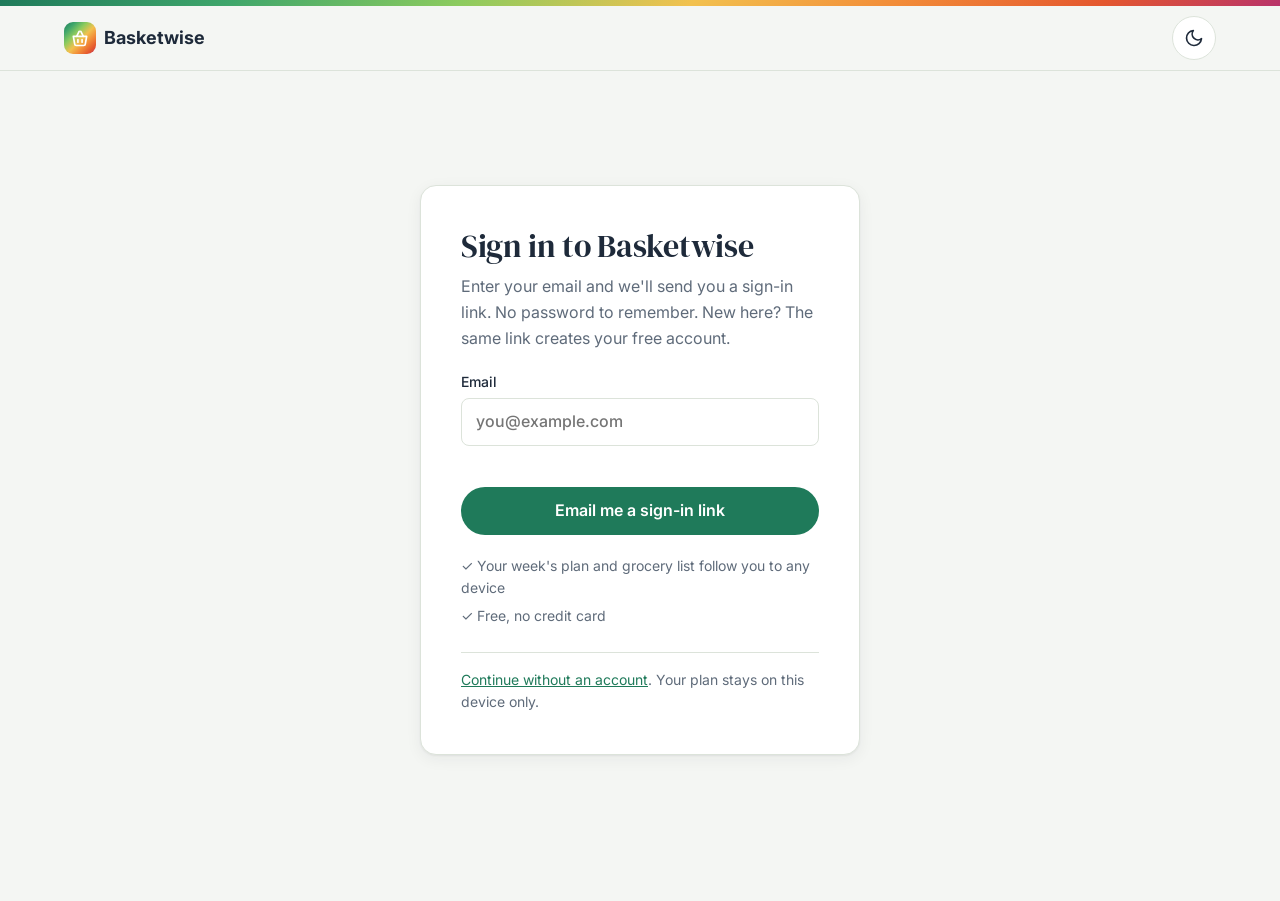
==== login.html @ d666586e "Add email sign-in with Supabase and save plans to accounts Passwordless magic-link login on a new si" ====
<!doctype html>
<html lang="en">
<head>
  <meta charset="utf-8">
  <meta name="viewport" content="width=device-width, initial-scale=1, viewport-fit=cover">
  <title>Sign In · Basketwise</title>
  <meta name="description" content="Sign in to Basketwise with your email. No password needed.">
  <meta name="theme-color" content="#1F7A5A">
  <link rel="icon" href="img/favicon.svg" type="image/svg+xml">
  <link rel="preconnect" href="https://fonts.googleapis.com">
  <link rel="preconnect" href="https://fonts.gstatic.com" crossorigin>
  <link href="https://fonts.googleapis.com/css2?family=DM+Serif+Display&family=Inter:wght@400;500;600;700&display=swap" rel="stylesheet">
  <script src="js/theme.js"></script>
  <link rel="stylesheet" href="css/styles.css">
  <link rel="stylesheet" href="css/auth.css">
</head>
<body class="login-page">
  <div class="gradient-bar" aria-hidden="true"></div>
  <header class="site-header">
    <div class="container bar">
      <a class="brand" href="index.html" aria-label="Basketwise home">
        <span class="brand-mark" aria-hidden="true"><svg viewBox="0 0 24 24" fill="none" stroke="#fff" stroke-width="2" stroke-linecap="round" stroke-linejoin="round"><path d="M4 10h16l-1.6 9.1a2 2 0 0 1-2 1.9H7.6a2 2 0 0 1-2-1.9L4 10Z"/><path d="m8 10 3-6M16 10l-3-6"/><path d="M9.5 14v3M14.5 14v3"/></svg></span>
        Basketwise
      </a>
      <div class="header-actions">
        <button class="icon-btn theme-toggle" type="button" data-theme-toggle aria-label="Toggle dark mode">
          <svg class="moon" viewBox="0 0 24 24" fill="none" stroke="currentColor" stroke-width="2" stroke-linecap="round" stroke-linejoin="round" aria-hidden="true"><path d="M21 12.8A9 9 0 1 1 11.2 3a7 7 0 0 0 9.8 9.8Z"/></svg>
          <svg class="sun" viewBox="0 0 24 24" fill="none" stroke="currentColor" stroke-width="2" stroke-linecap="round" aria-hidden="true"><circle cx="12" cy="12" r="4"/><path d="M12 2v2M12 20v2M4.9 4.9l1.4 1.4M17.7 17.7l1.4 1.4M2 12h2M20 12h2M4.9 19.1l1.4-1.4M17.7 6.3l1.4-1.4"/></svg>
        </button>
      </div>
    </div>
  </header>

  <main class="login-wrap">
    <div class="card login-card">
      <!-- Step 1: ask for email -->
      <section id="stepEmail">
        <h1>Sign in to Basketwise</h1>
        <p class="muted">Enter your email and we'll send you a sign-in link. No password to remember. New here? The same link creates your free account.</p>
        <form id="loginForm" novalidate>
          <label class="input">
            <span>Email</span>
            <input type="email" id="email" name="email" required autocomplete="email" inputmode="email" placeholder="you@example.com" aria-describedby="emailError">
          </label>
          <p class="form-error" id="emailError" role="alert"></p>
          <button class="btn btn-primary btn-block" type="submit" id="sendBtn">Email me a sign-in link</button>
        </form>
        <ul class="perks small">
          <li>✓ Your week's plan and grocery list follow you to any device</li>
          <li>✓ Free, no credit card</li>
        </ul>
      </section>

      <!-- Step 2: check your inbox -->
      <section id="stepSent" hidden>
        <div class="sent-icon" aria-hidden="true">✉️</div>
        <h1>Check your email</h1>
        <p class="muted">We sent a sign-in link to <strong id="sentTo"></strong>. Open it on this device and you'll land in your planner, signed in.</p>
        <p class="small muted">Can't find it? Check spam or promotions. The link works once and expires after an hour.</p>
        <div class="sent-actions">
          <button class="btn btn-ghost" type="button" id="resendBtn">Resend link</button>
          <button class="btn btn-ghost" type="button" id="changeEmail">Use a different email</button>
        </div>
        <p class="form-error" id="resendMsg" role="status"></p>
      </section>

      <!-- Already signed in -->
      <section id="stepSignedIn" hidden>
        <div class="sent-icon" aria-hidden="true">✓</div>
        <h1>You're signed in</h1>
        <p class="muted">Signed in as <strong id="signedInAs"></strong>.</p>
        <div class="sent-actions">
          <a class="btn btn-primary" href="plan.html">Open my planner</a>
          <button class="btn btn-ghost" type="button" data-signout>Sign out</button>
        </div>
      </section>

      <p class="small muted back"><a href="plan.html">Continue without an account</a>. Your plan stays on this device only.</p>
    </div>
  </main>

  <script src="js/vendor/supabase.js"></script>
  <script src="js/config.js"></script>
  <script src="js/auth.js"></script>
  <script src="js/login.js"></script>
</body>
</html>
---- css/styles.css ----
/* Basketwise design tokens + shared styles (landing page and planner). */

:root {
  --garden: #1F7A5A;
  --leaf: #3FA66B;
  --lime: #8CCB5E;
  --gold: #F2C14E;
  --citrus: #F28C38;
  --tomato: #E4572E;
  --berry: #B8336A;
  --gradient: linear-gradient(135deg, #1F7A5A 0%, #3FA66B 18%, #8CCB5E 36%, #F2C14E 54%, #F28C38 70%, #E4572E 86%, #B8336A 100%);

  --bg: #F4F6F3;
  --surface: #FFFFFF;
  --surface-2: #EDF1EC;
  --border: #DCE3DA;
  --text: #1E2A3A;
  --muted: #5F6B7A;
  --primary: #1F7A5A;
  --primary-hover: #196549;
  --on-primary: #FFFFFF;
  --primary-soft: #E3F1E8;
  --accent-soft: #FDF3DA;

  --success: #2E9E5B;
  --warning: #9A6F00;
  --warning-soft: #FDF3D6;
  --error: #D23B3B;
  --info: #2F7FD1;
  --info-soft: #E6F0FB;

  --shadow: 0 1px 2px rgba(30, 42, 58, .06), 0 4px 16px rgba(30, 42, 58, .06);
  --shadow-lg: 0 8px 30px rgba(30, 42, 58, .12);
  --radius: 1rem;
  --radius-sm: .5rem;

  --font: "Inter", system-ui, -apple-system, "Segoe UI", sans-serif;
  --serif: "DM Serif Display", Georgia, serif;
  color-scheme: light;
}

@media (prefers-color-scheme: dark) {
  :root:not([data-theme="light"]) {
    --bg: #0B0F14;
    --surface: #141B24;
    --surface-2: #1B2430;
    --border: #2A3542;
    --text: #E8EDF2;
    --muted: #A3AFBD;
    --primary: #4FBF85;
    --primary-hover: #66CC96;
    --on-primary: #0B0F14;
    --primary-soft: #16302A;
    --accent-soft: #2E2714;
    --success: #4FBF85;
    --warning: #F2C14E;
    --warning-soft: #2E2714;
    --error: #F07070;
    --info: #6AAEF0;
    --info-soft: #152538;
    --shadow: 0 1px 2px rgba(0, 0, 0, .4), 0 4px 16px rgba(0, 0, 0, .3);
    --shadow-lg: 0 8px 30px rgba(0, 0, 0, .5);
    color-scheme: dark;
  }
}
:root[data-theme="dark"] {
  --bg: #0B0F14;
  --surface: #141B24;
  --surface-2: #1B2430;
  --border: #2A3542;
  --text: #E8EDF2;
  --muted: #A3AFBD;
  --primary: #4FBF85;
  --primary-hover: #66CC96;
  --on-primary: #0B0F14;
  --primary-soft: #16302A;
  --accent-soft: #2E2714;
  --success: #4FBF85;
  --warning: #F2C14E;
  --warning-soft: #2E2714;
  --error: #F07070;
  --info: #6AAEF0;
  --info-soft: #152538;
  --shadow: 0 1px 2px rgba(0, 0, 0, .4), 0 4px 16px rgba(0, 0, 0, .3);
  --shadow-lg: 0 8px 30px rgba(0, 0, 0, .5);
  color-scheme: dark;
}

*, *::before, *::after { box-sizing: border-box; }
html { -webkit-text-size-adjust: 100%; scroll-behavior: smooth; }
body {
  margin: 0;
  background: var(--bg);
  color: var(--text);
  font-family: var(--font);
  font-size: 1rem;
  line-height: 1.6;
  transition: background-color .2s, color .2s;
}
img, svg { display: block; max-width: 100%; }
a { color: var(--primary); }
h1, h2, h3, h4, h5, h6 { margin: 0 0 .5rem; line-height: 1.25; }
h1, h2, .display { font-family: var(--serif); font-weight: 400; letter-spacing: -.01em; }
h3, h4, h5, h6 { font-weight: 600; }
p { margin: 0 0 1rem; }
button, input, select, textarea { font: inherit; color: inherit; }
:focus-visible { outline: 2px solid var(--primary); outline-offset: 2px; border-radius: 4px; }
.sr-only { position: absolute; width: 1px; height: 1px; padding: 0; margin: -1px; overflow: hidden; clip: rect(0 0 0 0); white-space: nowrap; border: 0; }
.num, .price { font-variant-numeric: tabular-nums; }
.muted { color: var(--muted); }
.small { font-size: .875rem; }
.xsmall { font-size: .75rem; }
.container { width: 100%; max-width: 1200px; margin: 0 auto; padding: 0 16px; }
@media (min-width: 768px) { .container { padding: 0 24px; } }

.skip-link { position: absolute; left: -999px; top: 8px; background: var(--surface); padding: .5rem 1rem; border-radius: var(--radius-sm); z-index: 100; }
.skip-link:focus { left: 8px; }

/* Buttons */
.btn {
  display: inline-flex; align-items: center; justify-content: center; gap: .5rem;
  min-height: 44px; padding: .625rem 1.25rem;
  border-radius: 999px; border: 1px solid transparent;
  font-weight: 600; text-decoration: none; cursor: pointer;
  transition: transform .15s, box-shadow .15s, background-color .15s, border-color .15s;
  white-space: nowrap;
}
.btn:active { transform: scale(.98); }
.btn-primary { background: var(--primary); color: var(--on-primary); }
.btn-primary:hover { background: var(--primary-hover); transform: translateY(-2px); box-shadow: var(--shadow-lg); }
.btn-ghost { background: transparent; border-color: var(--border); color: var(--text); }
.btn-ghost:hover { border-color: var(--primary); color: var(--primary); }
.btn-sm { min-height: 36px; padding: .375rem .875rem; font-size: .875rem; font-weight: 500; }
.btn[disabled] { opacity: .5; cursor: not-allowed; transform: none; box-shadow: none; }
.icon-btn {
  display: inline-grid; place-items: center; width: 44px; height: 44px;
  border-radius: 999px; border: 1px solid var(--border); background: var(--surface);
  cursor: pointer; color: var(--text);
}
.icon-btn:hover { border-color: var(--primary); color: var(--primary); }
.icon-btn svg { width: 20px; height: 20px; }

/* Header */
.site-header {
  position: sticky; top: 0; z-index: 40;
  background: color-mix(in srgb, var(--bg) 88%, transparent);
  backdrop-filter: saturate(1.4) blur(10px);
  -webkit-backdrop-filter: saturate(1.4) blur(10px);
  border-bottom: 1px solid var(--border);
}
.site-header .bar { display: flex; align-items: center; gap: 1rem; height: 64px; }
.brand { display: inline-flex; align-items: center; gap: .5rem; font-weight: 700; font-size: 1.125rem; color: var(--text); text-decoration: none; }
.brand-mark { width: 32px; height: 32px; border-radius: 9px; background: var(--gradient); display: grid; place-items: center; }
.brand-mark svg { width: 20px; height: 20px; }
.nav-links { display: none; gap: 1.5rem; margin-left: 1.5rem; }
.nav-links a { color: var(--muted); text-decoration: none; font-weight: 500; }
.nav-links a:hover, .nav-links a[aria-current="page"] { color: var(--text); }
.header-actions { margin-left: auto; display: flex; gap: .5rem; align-items: center; }
@media (min-width: 900px) { .nav-links { display: flex; } }

.theme-toggle .sun { display: none; }
[data-theme-active="dark"] .theme-toggle .sun { display: block; }
[data-theme-active="dark"] .theme-toggle .moon { display: none; }

/* Cards, badges, chips */
.card { background: var(--surface); border: 1px solid var(--border); border-radius: var(--radius); box-shadow: var(--shadow); }
.badge {
  display: inline-flex; align-items: center; gap: .25rem;
  padding: .125rem .5rem; border-radius: 999px;
  font-size: .75rem; font-weight: 600; line-height: 1.5;
  background: var(--surface-2); color: var(--muted);
}
.badge-green { background: var(--primary-soft); color: var(--primary); }
.badge-gold { background: var(--accent-soft); color: var(--warning); }
.badge-info { background: var(--info-soft); color: var(--info); }
.chip {
  display: inline-flex; align-items: center; min-height: 36px; padding: .25rem .875rem;
  border-radius: 999px; border: 1px solid var(--border); background: var(--surface);
  font-size: .875rem; font-weight: 500; cursor: pointer; color: var(--text);
}
.chip[aria-pressed="true"] { background: var(--primary); border-color: var(--primary); color: var(--on-primary); }

.gradient-bar { height: 6px; background: var(--gradient); }

@media (prefers-reduced-motion: reduce) {
  *, *::before, *::after { animation-duration: .01ms !important; animation-iteration-count: 1 !important; transition-duration: .01ms !important; scroll-behavior: auto !important; }
}
---- css/auth.css ----
/* Sign-in page and header account menu (loaded on every page). */

.account { position: relative; }
.account-btn {
  display: grid; place-items: center; width: 44px; height: 44px; border-radius: 999px;
  border: 0; background: var(--gradient); color: #fff; font-weight: 700; cursor: pointer;
}
.account-btn:hover { box-shadow: var(--shadow-lg); }
.account-menu {
  position: absolute; right: 0; top: calc(100% + 8px); z-index: 50;
  width: 240px; padding: 1rem; display: grid; gap: .5rem; box-shadow: var(--shadow-lg);
}
.account-menu[hidden] { display: none; }
.account-menu p { margin: 0; }
.account-email { font-weight: 600; overflow-wrap: anywhere; margin-bottom: .25rem !important; }
.account-signin { white-space: nowrap; }

.sync-status { margin: 0; font-size: .8125rem; color: var(--muted); grid-column: 1 / -1; }
.sync-status a { font-weight: 600; }
.sync-status .ok { color: var(--success); font-weight: 600; }
.sync-status .err { color: var(--error); font-weight: 600; }

/* Sign-in page */
.login-wrap { min-height: calc(100vh - 70px); display: grid; place-items: center; padding: 2rem 16px 4rem; }
.login-card { width: 100%; max-width: 440px; padding: 2rem 1.5rem; }
@media (min-width: 640px) { .login-card { padding: 2.5rem; } }
.login-card h1 { font-size: 2rem; }
.login-card form { display: grid; gap: .75rem; margin-top: 1.25rem; }
.input { display: grid; gap: .25rem; font-size: .875rem; font-weight: 500; }
.input input {
  min-height: 48px; padding: .5rem .875rem; border-radius: var(--radius-sm);
  border: 1px solid var(--border); background: var(--surface); font-size: 1rem;
  transition: box-shadow .2s, border-color .2s;
}
.input input:focus { outline: none; border-color: var(--primary); box-shadow: 0 0 0 2px var(--primary); }
.form-error { margin: 0; min-height: 1.25em; font-size: .875rem; color: var(--error); }
#resendMsg { color: var(--muted); margin-top: .75rem; }
.btn-block { width: 100%; }
.perks { list-style: none; padding: 0; margin: 1.25rem 0 0; display: grid; gap: .375rem; color: var(--muted); }
.sent-icon { display: grid; place-items: center; width: 56px; height: 56px; margin-bottom: 1rem; border-radius: 999px; background: var(--primary-soft); color: var(--success); font-size: 1.6rem; font-weight: 700; }
.sent-actions { display: flex; flex-wrap: wrap; gap: .5rem; margin-top: 1rem; }
.login-card h1:focus { outline: none; }
.back { margin: 1.5rem 0 0; padding-top: 1rem; border-top: 1px solid var(--border); }
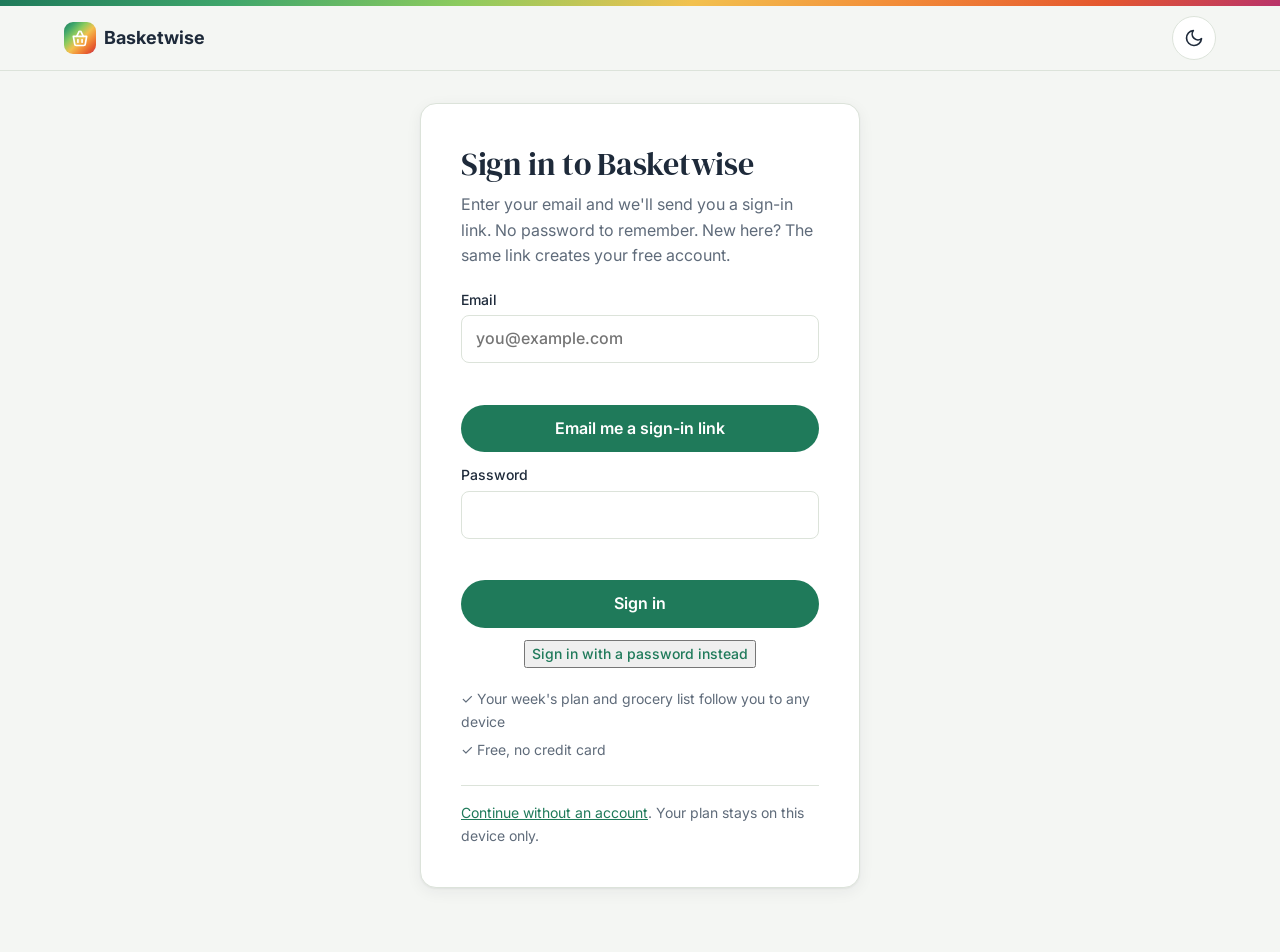
==== commit ac713afa: "Add admin, employee and customer roles with an admin console Roles live in user_roles (new accounts " ====
--- a/login.html
+++ b/login.html
@@ -45,6 +45,15 @@
           <p class="form-error" id="emailError" role="alert"></p>
           <button class="btn btn-primary btn-block" type="submit" id="sendBtn">Email me a sign-in link</button>
         </form>
+        <form id="passwordForm" novalidate hidden>
+          <label class="input">
+            <span>Password</span>
+            <input type="password" id="password" name="password" autocomplete="current-password" aria-describedby="passwordError">
+          </label>
+          <p class="form-error" id="passwordError" role="alert"></p>
+          <button class="btn btn-primary btn-block" type="submit" id="passwordBtn">Sign in</button>
+        </form>
+        <p class="small mode-switch"><button type="button" class="linklike" id="modeSwitch">Sign in with a password instead</button></p>
         <ul class="perks small">
           <li>✓ Your week's plan and grocery list follow you to any device</li>
           <li>✓ Free, no credit card</li>
--- a/css/auth.css
+++ b/css/auth.css
@@ -12,7 +12,9 @@
 }
 .account-menu[hidden] { display: none; }
 .account-menu p { margin: 0; }
+.account-name { font-weight: 700; font-size: 1.0625rem; overflow-wrap: anywhere; }
 .account-email { font-weight: 600; overflow-wrap: anywhere; margin-bottom: .25rem !important; }
+.account-email.xsmall { font-weight: 400; }
 .account-signin { white-space: nowrap; }
 
 .sync-status { margin: 0; font-size: .8125rem; color: var(--muted); grid-column: 1 / -1; }
@@ -41,3 +43,61 @@
 .sent-actions { display: flex; flex-wrap: wrap; gap: .5rem; margin-top: 1rem; }
 .login-card h1:focus { outline: none; }
 .back { margin: 1.5rem 0 0; padding-top: 1rem; border-top: 1px solid var(--border); }
+
+/* Profile page */
+.profile-wrap { width: 100%; max-width: 720px; margin: 0 auto; padding: 2rem 16px 4rem; }
+.profile-loading { text-align: center; padding: 4rem 0; }
+.profile-card { padding: 1.5rem; display: grid; gap: 1.5rem; }
+@media (min-width: 640px) { .profile-card { padding: 2.25rem; } }
+.profile-head { display: flex; gap: 1rem; align-items: flex-start; }
+.profile-head h1 { font-size: 2rem; margin: .125rem 0 .5rem; }
+.profile-head p { margin: 0; }
+.profile-avatar {
+  flex: none; display: grid; place-items: center; width: 64px; height: 64px; border-radius: 999px;
+  background: var(--gradient); color: #fff; font-size: 1.75rem; font-weight: 700;
+}
+.pf-section { border: 0; border-top: 1px solid var(--border); margin: 0; padding: 1.25rem 0 0; display: grid; gap: .875rem; min-width: 0; }
+.pf-section legend { padding: 0; margin-bottom: .25rem; float: left; width: 100%; font-weight: 700; font-size: 1.0625rem; }
+.pf-section legend + * { clear: both; }
+.pf-section > p { margin: 0; }
+.req { color: var(--error); }
+.readonly { margin: 0; padding: .625rem .875rem; border-radius: var(--radius-sm); background: var(--surface-2); color: var(--muted); font-weight: 400; overflow-wrap: anywhere; }
+.input .stepper { margin: .25rem 0; }
+.input .select { width: 100%; max-width: 360px; }
+.input .xsmall { font-weight: 400; }
+.check-chips, .radio-chips { display: grid; gap: .5rem; grid-template-columns: repeat(auto-fill, minmax(190px, 1fr)); }
+.choice { position: relative; display: block; cursor: pointer; }
+.choice input { position: absolute; opacity: 0; inset: 0; margin: 0; cursor: pointer; z-index: 1; width: 100%; height: 100%; }
+.choice span {
+  display: grid; gap: .1rem; min-height: 56px; padding: .625rem .875rem .625rem 2.5rem;
+  border: 1px solid var(--border); border-radius: var(--radius-sm); background: var(--surface);
+  transition: border-color .15s, background-color .15s; position: relative;
+}
+.choice span::before {
+  content: ""; position: absolute; left: .875rem; top: 50%; transform: translateY(-50%);
+  width: 18px; height: 18px; border: 2px solid var(--border); border-radius: 5px; background: var(--surface);
+}
+.choice input[type="radio"] + span::before { border-radius: 999px; }
+.choice small { color: var(--muted); font-size: .75rem; }
+.choice:hover span { border-color: var(--primary); }
+.choice input:checked + span { border-color: var(--primary); background: var(--primary-soft); }
+.choice input:checked + span::before { background: var(--primary); border-color: var(--primary); box-shadow: inset 0 0 0 3px var(--surface); }
+.choice input:focus-visible + span { outline: 2px solid var(--primary); outline-offset: 2px; }
+.zip input { max-width: 160px; }
+.pf-actions { display: flex; flex-wrap: wrap; gap: .75rem; align-items: center; border-top: 1px solid var(--border); padding-top: 1.25rem; }
+.pf-actions .form-error { flex-basis: 100%; }
+.profile-page .toast { bottom: 24px; }
+
+/* Planner greeting */
+.greeting { margin: 0 0 .25rem; font-weight: 600; color: var(--primary); }
+.diet-note { margin: .25rem 0 0; }
+
+/* Role badges */
+.badge.role-admin { background: color-mix(in srgb, var(--berry) 18%, transparent); color: var(--berry); }
+.badge.role-employee { background: var(--info-soft); color: var(--info); }
+.badge.role-customer { background: var(--surface-2); color: var(--muted); }
+:root[data-theme-active="dark"] .badge.role-admin { color: #F07AA8; }
+
+.mode-switch { margin: .75rem 0 0; text-align: center; }
+.mode-switch .linklike { font-weight: 500; color: var(--primary); }
+#passwordForm { margin-top: .75rem; }
